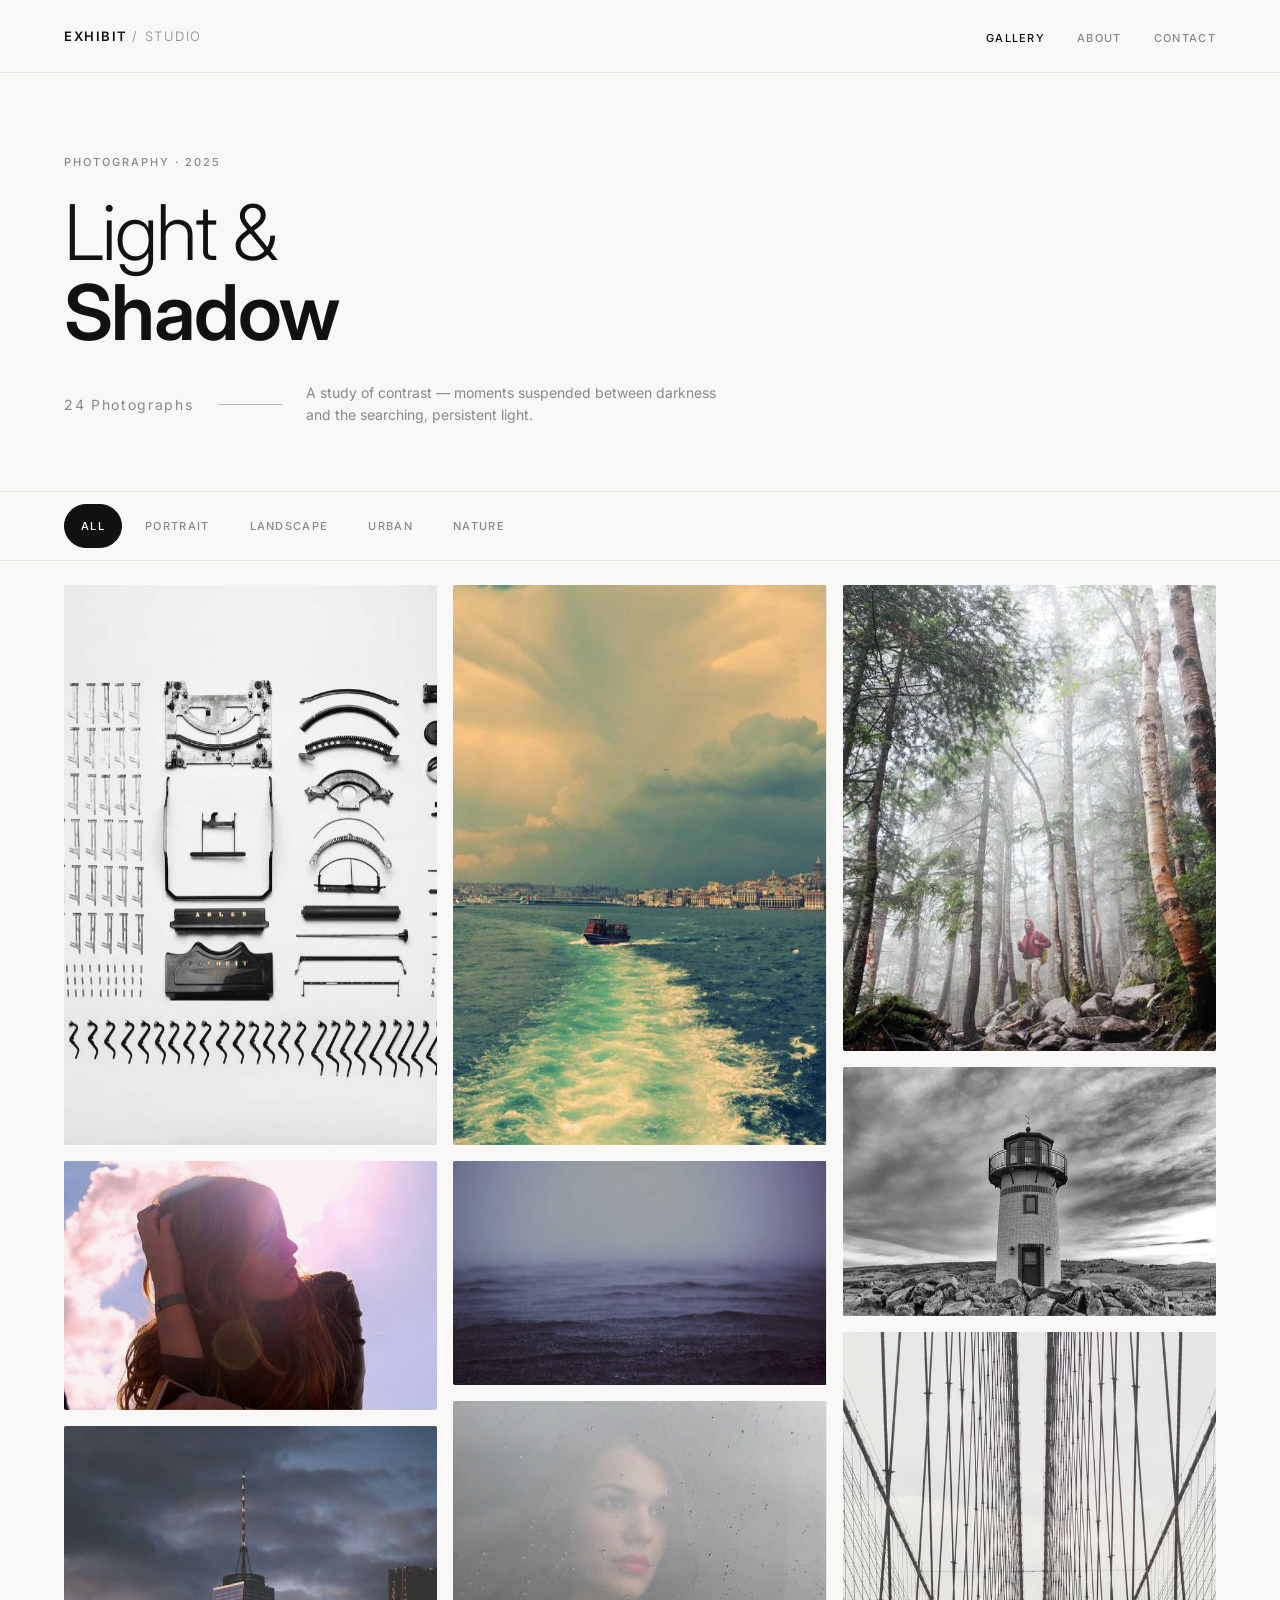
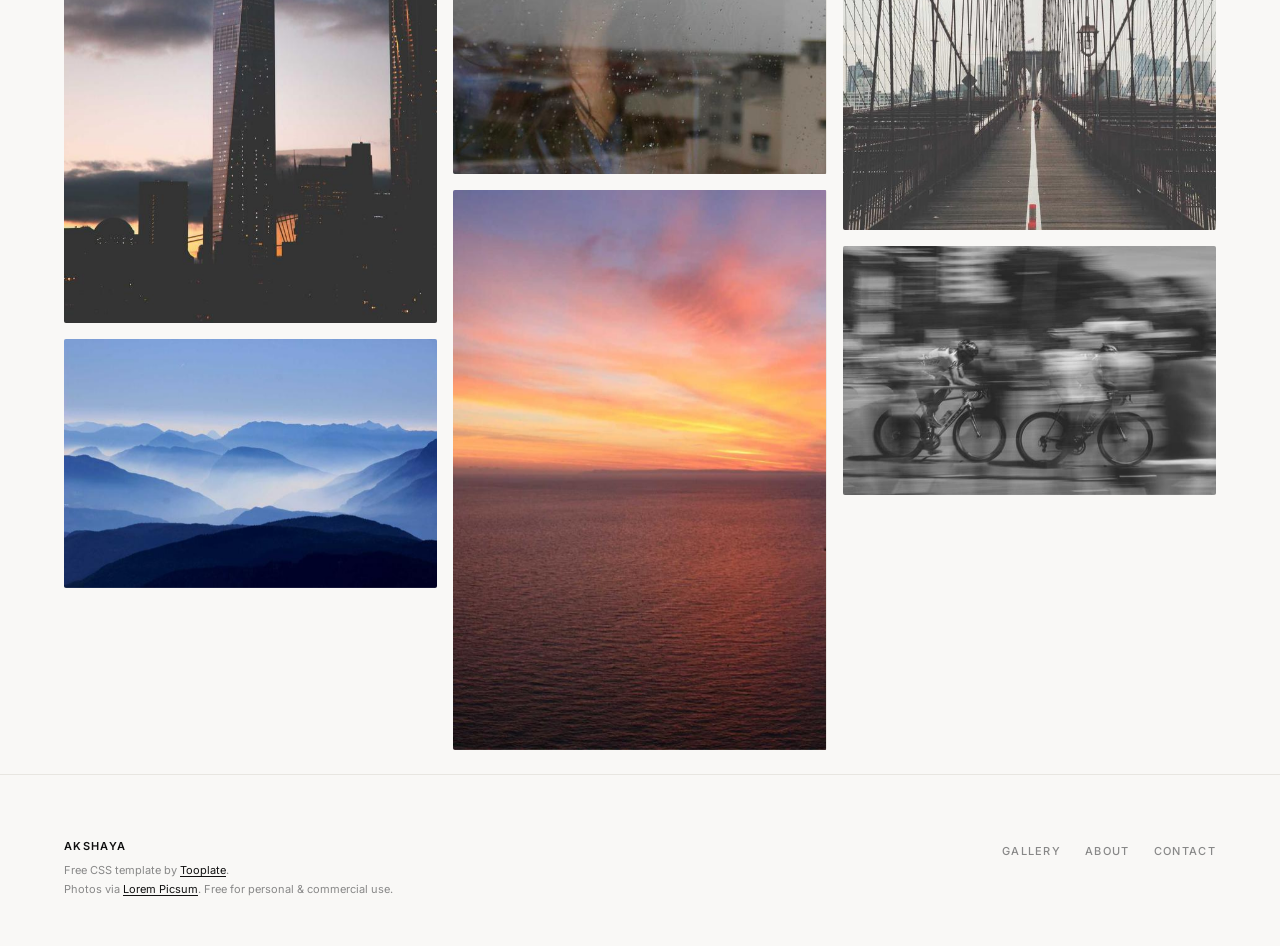
==== index.html @ 29344c99 "first web" ====
<!DOCTYPE html>
<html lang="en">
<head>
  <meta charset="UTF-8" />
  <meta name="viewport" content="width=device-width, initial-scale=1.0" />
  <title>Exhibit — Photography Gallery</title>
  <meta name="description" content="A minimalist photography portfolio gallery template." />

  <!--
Tooplate 2160 Akshaya
https://www.tooplate.com/view/2160-exhibit-studio
Free HTML CSS Template
-->

  <link rel="preconnect" href="https://fonts.googleapis.com" />
  <link rel="preconnect" href="https://fonts.gstatic.com" crossorigin />
  <link href="https://fonts.googleapis.com/css2?family=Inter:wght@300;400;500;600&display=swap" rel="stylesheet" />
  <link rel="stylesheet" href="tooplate-exhibit-style.css" />
</head>
<body>

  <!-- ═══════════════════════════════════════════════════════════════
       NAVIGATION
       ═══════════════════════════════════════════════════════════════ -->
  <nav class="site-nav" role="navigation" aria-label="Main">

    <div class="nav__bar">

      <!-- ↓ EDIT: Replace with your name or studio name -->
      <a href="index.html" class="nav__wordmark">Exhibit <span>/ Studio</span></a>

      <!-- ↓ EDIT: Desktop links (visible ≥680px) -->
      <ul class="nav__links">
        <li><a href="index.html" class="nav__link--active">Gallery</a></li>
        <li><a href="about.html">About</a></li>
        <li><a href="contact.html">Contact</a></li>
      </ul>

      <!-- Hamburger — visible on mobile only, controlled by JS -->
      <button
        class="nav__hamburger"
        id="js-hamburger"
        aria-label="Open menu"
        aria-expanded="false"
        aria-controls="js-mobile-menu"
      >
        <span class="nav__hamburger-line"></span>
        <span class="nav__hamburger-line"></span>
        <span class="nav__hamburger-line"></span>
      </button>

    </div><!-- /nav__bar -->

    <!-- ↓ EDIT: Mobile menu links (visible <680px, toggled by hamburger) -->
    <ul class="nav__mobile-menu" id="js-mobile-menu" aria-hidden="true">
      <li><a href="index.html" class="nav__link--active">Gallery</a></li>
      <li><a href="about.html">About</a></li>
      <li><a href="contact.html">Contact</a></li>
    </ul>

  </nav>


  <!-- ═══════════════════════════════════════════════════════════════
       HERO
       ═══════════════════════════════════════════════════════════════ -->
  <header class="site-hero">

    <!-- ↓ EDIT: Your gallery category / series name -->
    <p class="hero__tag">Photography · 2025</p>

    <!-- ↓ EDIT: Your gallery headline -->
    <h1 class="hero__title">
      Light &amp;<br><strong>Shadow</strong>
    </h1>

    <div class="hero__meta">
      <!-- ↓ EDIT: Update the photo count to match your gallery -->
      <span class="hero__count" id="js-photo-count">24 Photographs</span>
      <div class="hero__rule" aria-hidden="true"></div>
      <!-- ↓ EDIT: A one-line description of your gallery series -->
      <p class="hero__desc">A study of contrast — moments suspended between darkness and the searching, persistent light.</p>
    </div>

  </header>


  <!-- ═══════════════════════════════════════════════════════════════
       FILTER BAR  (optional — delete this section if not needed)
       ═══════════════════════════════════════════════════════════════ -->
  <div class="gallery-filter-wrap">
    <div class="gallery-filter" role="toolbar" aria-label="Filter gallery">

      <!-- ↓ EDIT: Add or remove filter buttons to match your categories.
                The "All" button shows all items; the others filter by
                the data-filter attribute on each .gallery__item below. -->
      <button class="filter__btn is-active" data-filter="all">All</button>
      <button class="filter__btn" data-filter="portrait">Portrait</button>
      <button class="filter__btn" data-filter="landscape">Landscape</button>
      <button class="filter__btn" data-filter="urban">Urban</button>
      <button class="filter__btn" data-filter="nature">Nature</button>

    </div>
  </div>


  <!-- ═══════════════════════════════════════════════════════════════
       MASONRY GALLERY
       ─────────────────────────────────────────────────────────────
       HOW TO ADD PHOTOS:
       1. Copy one <div class="gallery__item"> block below.
       2. Replace the src="..." with your image path.
       3. Replace data-full="..." with a high-res path for the lightbox.
       4. Update data-title and data-meta to your caption text.
       5. Set data-category to one of your filter names (e.g. "portrait").
       ─────────────────────────────────────────────────────────────
       NOTE: The CSS column masonry needs images of VARYING heights
       for the best visual result. Mix portrait & landscape shots.
       ═══════════════════════════════════════════════════════════════ -->
  <main class="gallery" id="js-gallery" aria-label="Photo gallery">


    <!-- ─── PHOTO 1 ───────────────────────────────────────────── -->
    <div class="gallery__item" data-category="portrait"
         data-full="images/tooplate-exhibit-01.jpg"
         data-title="Golden Hour"
         data-meta="Tuscany, Italy · 2024">

      <!-- ↓ EDIT: Replace src with your thumbnail image -->
      <img
        src="images/thumb-exhibit-01.jpg"
        width="600"
        height="900"
        alt="A portrait captured in golden hour light"
        class="gallery__image"
        loading="lazy"
      />

      <div class="gallery__caption">
        <span class="gallery__caption-title">Golden Hour</span>
        <span class="gallery__caption-meta">Tuscany, Italy · 2024</span>
      </div>

      <div class="gallery__expand-icon" aria-hidden="true">
        <svg viewBox="0 0 12 12" stroke-width="1.5"><path d="M1 4V1h3M8 1h3v3M11 8v3H8M4 11H1V8"/></svg>
      </div>

    </div><!-- /PHOTO 1 -->


    <!-- ─── PHOTO 2 ───────────────────────────────────────────── -->
    <div class="gallery__item" data-category="landscape"
         data-full="images/tooplate-exhibit-02.jpg"
         data-title="Coastal Mist"
         data-meta="Big Sur, CA · 2023">

      <img
        src="images/thumb-exhibit-02.jpg"
        width="600"
        height="400"
        alt="Coastal mist over a rugged shoreline"
        class="gallery__image"
        loading="lazy"
      />

      <div class="gallery__caption">
        <span class="gallery__caption-title">Coastal Mist</span>
        <span class="gallery__caption-meta">Big Sur, CA · 2023</span>
      </div>

      <div class="gallery__expand-icon" aria-hidden="true">
        <svg viewBox="0 0 12 12" stroke-width="1.5"><path d="M1 4V1h3M8 1h3v3M11 8v3H8M4 11H1V8"/></svg>
      </div>

    </div><!-- /PHOTO 2 -->


    <!-- ─── PHOTO 3 ───────────────────────────────────────────── -->
    <div class="gallery__item" data-category="urban"
         data-full="images/tooplate-exhibit-03.jpg"
         data-title="Steel & Glass"
         data-meta="New York, USA · 2024">

      <img
        src="images/thumb-exhibit-03.jpg"
        width="600"
        height="800"
        alt="Urban architecture reflecting steel and glass"
        class="gallery__image"
        loading="lazy"
      />

      <div class="gallery__caption">
        <span class="gallery__caption-title">Steel &amp; Glass</span>
        <span class="gallery__caption-meta">New York, USA · 2024</span>
      </div>

      <div class="gallery__expand-icon" aria-hidden="true">
        <svg viewBox="0 0 12 12" stroke-width="1.5"><path d="M1 4V1h3M8 1h3v3M11 8v3H8M4 11H1V8"/></svg>
      </div>

    </div><!-- /PHOTO 3 -->


    <!-- ─── PHOTO 4 ───────────────────────────────────────────── -->
    <div class="gallery__item" data-category="nature"
         data-full="images/tooplate-exhibit-04.jpg"
         data-title="Forest Floor"
         data-meta="Pacific Northwest · 2023">

      <img
        src="images/thumb-exhibit-04.jpg"
        width="600"
        height="400"
        alt="Sunlight filtering through a dense forest floor"
        class="gallery__image"
        loading="lazy"
      />

      <div class="gallery__caption">
        <span class="gallery__caption-title">Forest Floor</span>
        <span class="gallery__caption-meta">Pacific Northwest · 2023</span>
      </div>

      <div class="gallery__expand-icon" aria-hidden="true">
        <svg viewBox="0 0 12 12" stroke-width="1.5"><path d="M1 4V1h3M8 1h3v3M11 8v3H8M4 11H1V8"/></svg>
      </div>

    </div><!-- /PHOTO 4 -->


    <!-- ─── PHOTO 5 ───────────────────────────────────────────── -->
    <div class="gallery__item" data-category="portrait"
         data-full="images/tooplate-exhibit-05.jpg"
         data-title="Sunday Window"
         data-meta="Amsterdam · 2024">

      <img
        src="images/thumb-exhibit-05.jpg"
        width="600"
        height="900"
        alt="A quiet portrait by a Sunday morning window"
        class="gallery__image"
        loading="lazy"
      />

      <div class="gallery__caption">
        <span class="gallery__caption-title">Sunday Window</span>
        <span class="gallery__caption-meta">Amsterdam · 2024</span>
      </div>

      <div class="gallery__expand-icon" aria-hidden="true">
        <svg viewBox="0 0 12 12" stroke-width="1.5"><path d="M1 4V1h3M8 1h3v3M11 8v3H8M4 11H1V8"/></svg>
      </div>

    </div><!-- /PHOTO 5 -->


    <!-- ─── PHOTO 6 ───────────────────────────────────────────── -->
    <div class="gallery__item" data-category="landscape"
         data-full="images/tooplate-exhibit-06.jpg"
         data-title="Salt Flats at Dusk"
         data-meta="Bonneville, Utah · 2023">

      <img
        src="images/thumb-exhibit-06.jpg"
        width="600"
        height="360"
        alt="Salt flats stretching to the horizon at dusk"
        class="gallery__image"
        loading="lazy"
      />

      <div class="gallery__caption">
        <span class="gallery__caption-title">Salt Flats at Dusk</span>
        <span class="gallery__caption-meta">Bonneville, Utah · 2023</span>
      </div>

      <div class="gallery__expand-icon" aria-hidden="true">
        <svg viewBox="0 0 12 12" stroke-width="1.5"><path d="M1 4V1h3M8 1h3v3M11 8v3H8M4 11H1V8"/></svg>
      </div>

    </div><!-- /PHOTO 6 -->


    <!-- ─── PHOTO 7 ───────────────────────────────────────────── -->
    <div class="gallery__item" data-category="urban"
         data-full="images/tooplate-exhibit-07.jpg"
         data-title="Night Market"
         data-meta="Bangkok, Thailand · 2024">

      <img
        src="images/thumb-exhibit-07.jpg"
        width="600"
        height="600"
        alt="Colorful stalls at a night market in Bangkok"
        class="gallery__image"
        loading="lazy"
      />

      <div class="gallery__caption">
        <span class="gallery__caption-title">Night Market</span>
        <span class="gallery__caption-meta">Bangkok, Thailand · 2024</span>
      </div>

      <div class="gallery__expand-icon" aria-hidden="true">
        <svg viewBox="0 0 12 12" stroke-width="1.5"><path d="M1 4V1h3M8 1h3v3M11 8v3H8M4 11H1V8"/></svg>
      </div>

    </div><!-- /PHOTO 7 -->


    <!-- ─── PHOTO 8 ───────────────────────────────────────────── -->
    <div class="gallery__item" data-category="nature"
         data-full="images/tooplate-exhibit-08.jpg"
         data-title="Monsoon Season"
         data-meta="Kerala, India · 2023">

      <img
        src="images/thumb-exhibit-08.jpg"
        width="600"
        height="900"
        alt="Heavy rain falling on lush green leaves"
        class="gallery__image"
        loading="lazy"
      />

      <div class="gallery__caption">
        <span class="gallery__caption-title">Monsoon Season</span>
        <span class="gallery__caption-meta">Kerala, India · 2023</span>
      </div>

      <div class="gallery__expand-icon" aria-hidden="true">
        <svg viewBox="0 0 12 12" stroke-width="1.5"><path d="M1 4V1h3M8 1h3v3M11 8v3H8M4 11H1V8"/></svg>
      </div>

    </div><!-- /PHOTO 8 -->


    <!-- ─── PHOTO 9 ───────────────────────────────────────────── -->
    <div class="gallery__item" data-category="portrait"
         data-full="images/tooplate-exhibit-09.jpg"
         data-title="The Weaver"
         data-meta="Oaxaca, Mexico · 2024">

      <img
        src="images/thumb-exhibit-09.jpg"
        width="600"
        height="750"
        alt="A traditional weaver at a handloom"
        class="gallery__image"
        loading="lazy"
      />

      <div class="gallery__caption">
        <span class="gallery__caption-title">The Weaver</span>
        <span class="gallery__caption-meta">Oaxaca, Mexico · 2024</span>
      </div>

      <div class="gallery__expand-icon" aria-hidden="true">
        <svg viewBox="0 0 12 12" stroke-width="1.5"><path d="M1 4V1h3M8 1h3v3M11 8v3H8M4 11H1V8"/></svg>
      </div>

    </div><!-- /PHOTO 9 -->


    <!-- ─── PHOTO 10 ──────────────────────────────────────────── -->
    <div class="gallery__item" data-category="landscape"
         data-full="images/tooplate-exhibit-10.jpg"
         data-title="Midnight Alpine"
         data-meta="Zermatt, Switzerland · 2023">

      <img
        src="images/thumb-exhibit-10.jpg"
        width="600"
        height="400"
        alt="The Matterhorn under a midnight sky"
        class="gallery__image"
        loading="lazy"
      />

      <div class="gallery__caption">
        <span class="gallery__caption-title">Midnight Alpine</span>
        <span class="gallery__caption-meta">Zermatt, Switzerland · 2023</span>
      </div>

      <div class="gallery__expand-icon" aria-hidden="true">
        <svg viewBox="0 0 12 12" stroke-width="1.5"><path d="M1 4V1h3M8 1h3v3M11 8v3H8M4 11H1V8"/></svg>
      </div>

    </div><!-- /PHOTO 10 -->


    <!-- ─── PHOTO 11 ──────────────────────────────────────────── -->
    <div class="gallery__item" data-category="urban"
         data-full="images/tooplate-exhibit-11.jpg"
         data-title="Pillar Light"
         data-meta="Berlin, Germany · 2024">

      <img
        src="images/thumb-exhibit-11.jpg"
        width="600"
        height="800"
        alt="A single beam of light cutting through a dark pillar"
        class="gallery__image"
        loading="lazy"
      />

      <div class="gallery__caption">
        <span class="gallery__caption-title">Pillar Light</span>
        <span class="gallery__caption-meta">Berlin, Germany · 2024</span>
      </div>

      <div class="gallery__expand-icon" aria-hidden="true">
        <svg viewBox="0 0 12 12" stroke-width="1.5"><path d="M1 4V1h3M8 1h3v3M11 8v3H8M4 11H1V8"/></svg>
      </div>

    </div><!-- /PHOTO 11 -->


    <!-- ─── PHOTO 12 ──────────────────────────────────────────── -->
    <div class="gallery__item" data-category="nature"
         data-full="images/tooplate-exhibit-12.jpg"
         data-title="Tide Pool"
         data-meta="Galicia, Spain · 2024">

      <img
        src="images/thumb-exhibit-12.jpg"
        width="600"
        height="400"
        alt="Abstract patterns in a coastal tide pool"
        class="gallery__image"
        loading="lazy"
      />

      <div class="gallery__caption">
        <span class="gallery__caption-title">Tide Pool</span>
        <span class="gallery__caption-meta">Galicia, Spain · 2024</span>
      </div>

      <div class="gallery__expand-icon" aria-hidden="true">
        <svg viewBox="0 0 12 12" stroke-width="1.5"><path d="M1 4V1h3M8 1h3v3M11 8v3H8M4 11H1V8"/></svg>
      </div>

    </div><!-- /PHOTO 12 -->


    <!-- ═══════════════════════════════════════════════════════════
         ↑  PASTE NEW PHOTOS ABOVE THIS LINE
         Copy any .gallery__item block above and change:
           src="..."              → your thumbnail image path
           data-full="..."        → your high-res image path
           data-title="..."       → your photo title
           data-meta="..."        → location / year
           data-category="..."    → portfolio category (for filter)
         ═══════════════════════════════════════════════════════════ -->


  </main><!-- /GALLERY -->


  <!-- ═══════════════════════════════════════════════════════════════
       LIGHTBOX  —  "Lightroom Mode"
       This element is controlled by JavaScript below.
       You do not need to edit this HTML.
       ═══════════════════════════════════════════════════════════════ -->
  <div class="lightbox" id="js-lightbox" role="dialog" aria-modal="true" aria-label="Photo viewer">

    <div class="lightbox__bar">
      <span class="lightbox__counter" id="js-lb-counter" aria-live="polite"></span>
      <button class="lightbox__close" id="js-lb-close" aria-label="Close photo viewer">
        <svg viewBox="0 0 24 24" stroke-linecap="round" stroke-linejoin="round">
          <path d="M18 6 6 18M6 6l12 12"/>
        </svg>
      </button>
    </div>

    <div class="lightbox__stage">

      <button class="lightbox__nav lightbox__nav--prev" id="js-lb-prev" aria-label="Previous photo">
        <svg viewBox="0 0 24 24" stroke-linecap="round" stroke-linejoin="round">
          <path d="M15 18l-6-6 6-6"/>
        </svg>
      </button>

      <!-- ↓ The <img> src is swapped by JS — do not edit src here -->
      <img src="" alt="" class="lightbox__image" id="js-lb-image" />

      <button class="lightbox__nav lightbox__nav--next" id="js-lb-next" aria-label="Next photo">
        <svg viewBox="0 0 24 24" stroke-linecap="round" stroke-linejoin="round">
          <path d="M9 18l6-6-6-6"/>
        </svg>
      </button>

    </div>

    <div class="lightbox__caption">
      <p class="lightbox__caption-title" id="js-lb-title"></p>
      <p class="lightbox__caption-meta"  id="js-lb-meta"></p>
    </div>

  </div><!-- /LIGHTBOX -->


  <!-- ═══════════════════════════════════════════════════════════════
       FOOTER
       ═══════════════════════════════════════════════════════════════ -->
  <footer class="site-footer">

    <div>
      <!-- ↓ EDIT: Replace with your name / studio -->
      <p class="footer__brand">Akshaya</p>
      <p class="footer__credit">
        Free CSS template by <a href="https://www.tooplate.com/view/2160-exhibit-studio" target="_blank" rel="nofollow">Tooplate</a>.<br>
        Photos via <a href="https://picsum.photos" target="_blank" rel="noopener">Lorem Picsum</a>. Free for personal &amp; commercial use.
      </p>
    </div>

    <!-- ↓ EDIT: Update links to match your site pages -->
    <ul class="footer__nav">
      <li><a href="index.html">Gallery</a></li>
      <li><a href="about.html">About</a></li>
      <li><a href="contact.html">Contact</a></li>
    </ul>

  </footer>


  <!-- ═══════════════════════════════════════════════════════════════
       JAVASCRIPT  —  Lightroom Mode + Filter
       You do not need to edit this block.
       ═══════════════════════════════════════════════════════════════ -->
  <script src="tooplate-exhibit-script.js"></script>

</body>
</html>
---- tooplate-exhibit-style.css ----
/*
Tooplate 2160 Akshaya
https://www.tooplate.com/view/2160-exhibit-studio
Free HTML CSS Template
*/

/* ═══════════════════════════════════════════════════════════════
       DESIGN TOKENS — Edit these to restyle the entire template
       ═══════════════════════════════════════════════════════════════ */
    :root {

      /* ── Palette ─────────────────────────────────────────────── */
      --color-page-background:    #f9f8f6;   /* Off-white canvas                */
      --color-surface:            #ffffff;   /* Card / panel backgrounds        */
      --color-text-primary:       #111111;   /* Headlines, nav links            */
      --color-text-secondary:     #888888;   /* Sub-labels, meta info           */
      --color-text-tertiary:      #bbbbbb;   /* Dividers, faint labels          */
      --color-accent:             #111111;   /* Hover underlines, active states */
      --color-border-subtle:      #e8e6e1;   /* Hairline borders                */

      /* ── Caption Overlay ─────────────────────────────────────── */
      --color-caption-background: rgba(0, 0, 0, 0.72);  /* Semi-transparent bar */
      --color-caption-text:       #ffffff;
      --color-caption-meta:       rgba(255, 255, 255, 0.60);

      /* ── Lightbox (Lightroom Mode) ───────────────────────────── */
      --color-lightbox-backdrop:  rgba(8, 8, 8, 0.97);
      --color-lightbox-ui:        rgba(255, 255, 255, 0.85);
      --color-lightbox-ui-hover:  #ffffff;
      --color-lightbox-meta:      rgba(255, 255, 255, 0.50);

      /* ── Typography ──────────────────────────────────────────── */
      --font-family:              'Inter', -apple-system, BlinkMacSystemFont, sans-serif;
      --font-size-wordmark:       0.8125rem;  /* NAV logo text             */
      --font-size-label:          0.6875rem;  /* Tags, meta, small labels  */
      --font-size-caption-title:  0.8125rem;  /* Overlay photo title       */
      --font-size-caption-meta:   0.6875rem;  /* Overlay photographer meta */
      --font-size-hero-title:     clamp(2.25rem, 6vw, 5rem);
      --font-size-hero-sub:       clamp(0.75rem, 1.5vw, 0.875rem);
      --font-size-footer:         0.6875rem;
      --letter-spacing-wide:      0.12em;
      --letter-spacing-wider:     0.18em;

      /* ── Page Spacing ────────────────────────────────────────── */
      --space-page-x:             clamp(1.5rem, 5vw, 6rem);  /* Left/right margin  */
      --space-page-top:           2rem;
      --space-nav-height:         4.5rem;
      --space-hero-top:           clamp(3rem, 6vw, 6rem);
      --space-hero-bottom:        clamp(2.5rem, 5vw, 5rem);
      --space-section-gap:        clamp(1rem, 2vw, 1.5rem);
      --space-footer-top:         clamp(3rem, 5vw, 5rem);

      /* ── Masonry Grid ────────────────────────────────────────── */
      --grid-column-gap:          clamp(0.625rem, 1.25vw, 1.125rem); /* Gap between columns */
      --grid-item-margin-bottom:  clamp(0.625rem, 1.25vw, 1.125rem); /* Gap between rows    */
      --grid-columns-wide:        4;   /* ≥1400px */
      --grid-columns-desktop:     3;   /* ≥900px  */
      --grid-columns-tablet:      2;   /* ≥560px  */
      --grid-columns-mobile:      1;   /* <560px  */
      --grid-border-radius:       2px;

      /* ── Transitions ─────────────────────────────────────────── */
      --transition-caption:       transform 0.38s cubic-bezier(0.4, 0, 0.2, 1),
                                  opacity  0.38s cubic-bezier(0.4, 0, 0.2, 1);
      --transition-image-scale:   transform 0.55s cubic-bezier(0.25, 0.46, 0.45, 0.94);
      --transition-lightbox:      opacity 0.28s ease;
      --transition-lightbox-img:  opacity 0.22s ease, transform 0.28s cubic-bezier(0.4, 0, 0.2, 1);

      /* ── Contact Form Colors ──────────────────────────────────── */
      --color-input-bg:           #ffffff;
      --color-input-border:       #d8d5cf;
      --color-input-focus:        #111111;
      --color-success-bg:         #f0faf4;
      --color-success-text:       #1a7a45;
      --color-success-border:     #b6e8cb;
      --color-error-text:         #c0392b;

    }

    /* ═══════════════════════════════════════════════════════════════
       RESET & BASE
       ═══════════════════════════════════════════════════════════════ */
    *, *::before, *::after { box-sizing: border-box; margin: 0; padding: 0; }

    html {
      font-family:          var(--font-family);
      font-size:            16px;
      background-color:     var(--color-page-background);
      color:                var(--color-text-primary);
      -webkit-font-smoothing: antialiased;
      text-rendering:       optimizeLegibility;
      scroll-behavior:      smooth;
    }

    body { min-height: 100vh; }

    img { display: block; width: 100%; height: auto; }

    a { color: inherit; text-decoration: none; }

    /* ═══════════════════════════════════════════════════════════════
       NAVIGATION
       ═══════════════════════════════════════════════════════════════ */
    .site-nav {
      position:         sticky;
      top:              0;
      z-index:          200;
      background-color: var(--color-page-background);
      border-bottom:    1px solid var(--color-border-subtle);
    }

    /* ── Top bar (wordmark + hamburger / desktop links) ────────── */
    .nav__bar {
      display:          flex;
      align-items:      center;
      justify-content:  space-between;
      height:           var(--space-nav-height);
      padding:          0 var(--space-page-x);
    }

    .nav__wordmark {
      font-size:      var(--font-size-wordmark);
      font-weight:    600;
      letter-spacing: var(--letter-spacing-wide);
      text-transform: uppercase;
      color:          var(--color-text-primary);
    }

    .nav__wordmark span {
      font-weight:    300;
      color:          var(--color-text-secondary);
    }

    /* ── Desktop links (hidden on mobile) ───────────────────────── */
    .nav__links {
      display:        flex;
      align-items:    center;
      gap:            2rem;
      list-style:     none;
    }

    .nav__links a {
      font-size:      var(--font-size-label);
      font-weight:    500;
      letter-spacing: var(--letter-spacing-wide);
      text-transform: uppercase;
      color:          var(--color-text-secondary);
      transition:     color 0.2s ease;
    }

    .nav__links a:hover { color: var(--color-text-primary); }

    .nav__links .nav__link--active { color: var(--color-text-primary); }

    /* ── Hamburger button (hidden on desktop) ───────────────────── */
    .nav__hamburger {
      display:          none;
      flex-direction:   column;
      justify-content:  center;
      align-items:      center;
      gap:              5px;
      width:            2.5rem;
      height:           2.5rem;
      background:       transparent;
      border:           none;
      cursor:           pointer;
      padding:          0.25rem;
      border-radius:    4px;
      -webkit-tap-highlight-color: transparent;
    }

    .nav__hamburger-line {
      display:          block;
      width:            22px;
      height:           1.5px;
      background:       var(--color-text-primary);
      border-radius:    2px;
      transition:       transform 0.3s ease, opacity 0.3s ease, width 0.3s ease;
      transform-origin: center;
    }

    /* Animate to X when open */
    .nav__hamburger[aria-expanded="true"] .nav__hamburger-line:nth-child(1) {
      transform: translateY(6.5px) rotate(45deg);
    }
    .nav__hamburger[aria-expanded="true"] .nav__hamburger-line:nth-child(2) {
      opacity:  0;
      width:    0;
    }
    .nav__hamburger[aria-expanded="true"] .nav__hamburger-line:nth-child(3) {
      transform: translateY(-6.5px) rotate(-45deg);
    }

    /* ── Mobile drawer ──────────────────────────────────────────── */
    .nav__mobile-menu {
      display:          none;           /* JS toggles .is-open */
      flex-direction:   column;
      padding:          0 var(--space-page-x) 1.5rem;
      border-top:       1px solid var(--color-border-subtle);
      background-color: var(--color-page-background);

      /* Slide-down animation */
      overflow:         hidden;
      max-height:       0;
      opacity:          0;
      transition:       max-height 0.35s cubic-bezier(0.4, 0, 0.2, 1),
                        opacity    0.25s ease,
                        padding    0.35s ease;
    }

    .nav__mobile-menu.is-open {
      max-height:       20rem;
      opacity:          1;
      padding-top:      1.25rem;
    }

    .nav__mobile-menu li {
      list-style: none;
      border-bottom: 1px solid var(--color-border-subtle);
    }

    .nav__mobile-menu li:last-child { border-bottom: none; }

    .nav__mobile-menu a {
      display:          block;
      padding:          0.9rem 0;
      font-size:        0.8125rem;
      font-weight:      500;
      letter-spacing:   var(--letter-spacing-wide);
      text-transform:   uppercase;
      color:            var(--color-text-secondary);
      transition:       color 0.2s ease;
    }

    .nav__mobile-menu a:hover,
    .nav__mobile-menu .nav__link--active { color: var(--color-text-primary); }

    /* ── Responsive switch ──────────────────────────────────────── */
    @media (max-width: 680px) {
      .nav__links     { display: none; }
      .nav__hamburger { display: flex; }
      .nav__mobile-menu { display: flex; }
    }

    /* ═══════════════════════════════════════════════════════════════
       HERO HEADER
       ═══════════════════════════════════════════════════════════════ */
    .site-hero {
      padding:         var(--space-hero-top) var(--space-page-x) var(--space-hero-bottom);
      border-bottom:   1px solid var(--color-border-subtle);
    }

    .hero__tag {
      display:         inline-block;
      font-size:       var(--font-size-label);
      font-weight:     500;
      letter-spacing:  var(--letter-spacing-wider);
      text-transform:  uppercase;
      color:           var(--color-text-secondary);
      margin-bottom:   1.5rem;
    }

    .hero__title {
      font-size:       var(--font-size-hero-title);
      font-weight:     300;
      line-height:     1.05;
      letter-spacing:  -0.02em;
      max-width:       14ch;
      margin-bottom:   1.75rem;
    }

    .hero__title strong { font-weight: 600; }

    .hero__meta {
      display:         flex;
      align-items:     center;
      gap:             1.5rem;
    }

    .hero__count {
      font-size:       var(--font-size-hero-sub);
      font-weight:     400;
      letter-spacing:  var(--letter-spacing-wide);
      color:           var(--color-text-secondary);
    }

    .hero__rule {
      flex:            1;
      max-width:       4rem;
      height:          1px;
      background:      var(--color-text-tertiary);
    }

    .hero__desc {
      font-size:       var(--font-size-hero-sub);
      color:           var(--color-text-secondary);
      max-width:       48ch;
      line-height:     1.6;
    }

    /* ═══════════════════════════════════════════════════════════════
       FILTER BAR  (optional — remove this section if not needed)
       ═══════════════════════════════════════════════════════════════ */

    /* ═══════════════════════════════════════════════════════════════
       FILTER BAR  (optional — remove this section if not needed)
       ═══════════════════════════════════════════════════════════════ */
    .gallery-filter-wrap {
      border-bottom: 1px solid var(--color-border-subtle);
    }

    .gallery-filter {
      display:         flex;
      align-items:     center;
      flex-wrap:       wrap;       /* All buttons visible — no hidden scroll */
      gap:             0.375rem;
      padding:         0.75rem var(--space-page-x);
    }

    .filter__btn {
      /* 44px minimum tap target height for touch usability */
      min-height:      2.75rem;
      padding:         0 1rem;
      font-family:     var(--font-family);
      font-size:       var(--font-size-label);
      font-weight:     500;
      letter-spacing:  var(--letter-spacing-wide);
      text-transform:  uppercase;
      color:           var(--color-text-secondary);
      background:      transparent;
      border:          1px solid transparent;
      border-radius:   999px;
      cursor:          pointer;
      transition:      all 0.2s ease;
      -webkit-tap-highlight-color: transparent;
      white-space:     nowrap;     /* Each label stays on one line */
    }

    .filter__btn:hover {
      color:           var(--color-text-primary);
      border-color:    var(--color-border-subtle);
    }

    .filter__btn.is-active {
      color:           var(--color-surface);
      background:      var(--color-text-primary);
      border-color:    var(--color-text-primary);
    }

    /* On touch devices: always show caption (no hover state exists) */
    @media (hover: none) {
      .gallery__caption {
        transform:   translateY(0);
        opacity:     1;
      }
    }

    /* ═══════════════════════════════════════════════════════════════
       MASONRY GALLERY  ← THE GRID
       CSS Columns masonry — no JavaScript required for the layout.
       ═══════════════════════════════════════════════════════════════ */
    .gallery {
      padding:         var(--space-section-gap) var(--space-page-x);

      /* CSS Columns masonry */
      column-count:    var(--grid-columns-desktop);
      column-gap:      var(--grid-column-gap);
    }

    /* ── Responsive column counts ─────────────────────────────── */
    @media (min-width: 1400px) {
      .gallery { column-count: var(--grid-columns-wide); }
    }

    @media (max-width: 900px) {
      .gallery { column-count: var(--grid-columns-tablet); }
    }

    @media (max-width: 560px) {
      .gallery { column-count: var(--grid-columns-mobile); }
    }

    /* ── Gallery Item ─────────────────────────────────────────── */
    .gallery__item {
      position:        relative;
      display:         block;          /* Prevents column-break artifacts */
      break-inside:    avoid;          /* Prevents images from splitting   */
      margin-bottom:   var(--grid-item-margin-bottom);
      border-radius:   var(--grid-border-radius);
      overflow:        hidden;
      cursor:          pointer;
      background:      var(--color-border-subtle);  /* Placeholder while image loads */
    }

    /* ── Image zoom on hover ──────────────────────────────────── */
    .gallery__image {
      width:           100%;
      height:          auto;
      display:         block;
      transition:      var(--transition-image-scale);
      will-change:     transform;
    }

    .gallery__item:hover .gallery__image {
      transform:       scale(1.035);
    }

    /* ── Caption Overlay ──────────────────────────────────────── */
    .gallery__caption {
      position:        absolute;
      bottom:          0;
      left:            0;
      right:           0;
      padding:         var(--space-section-gap) 1rem 0.875rem;

      /* Gradient for legibility even without the bar background */
      background:      linear-gradient(
                         to top,
                         var(--color-caption-background) 0%,
                         rgba(0,0,0,0) 100%
                       );

      /* ── Hidden by default; slides up on hover ── */
      transform:       translateY(100%);
      opacity:         0;
      transition:      var(--transition-caption);
    }

    .gallery__item:hover .gallery__caption {
      transform:       translateY(0);
      opacity:         1;
    }

    .gallery__caption-title {
      display:         block;
      font-size:       var(--font-size-caption-title);
      font-weight:     500;
      color:           var(--color-caption-text);
      margin-bottom:   0.25rem;
      white-space:     nowrap;
      overflow:        hidden;
      text-overflow:   ellipsis;
    }

    .gallery__caption-meta {
      display:         block;
      font-size:       var(--font-size-caption-meta);
      font-weight:     400;
      letter-spacing:  var(--letter-spacing-wide);
      color:           var(--color-caption-meta);
      text-transform:  uppercase;
    }

    /* ── Lightbox indicator icon ──────────────────────────────── */
    .gallery__expand-icon {
      position:        absolute;
      top:             0.75rem;
      right:           0.75rem;
      width:           1.75rem;
      height:          1.75rem;
      display:         flex;
      align-items:     center;
      justify-content: center;
      background:      rgba(0, 0, 0, 0.45);
      border-radius:   50%;
      opacity:         0;
      transition:      opacity 0.25s ease;
    }

    .gallery__expand-icon svg {
      width:  12px;
      height: 12px;
      stroke: #fff;
      fill:   none;
    }

    .gallery__item:hover .gallery__expand-icon { opacity: 1; }

    /* ═══════════════════════════════════════════════════════════════
       LIGHTBOX  —  "Lightroom Mode"
       Opened via JS when any gallery image is clicked.
       ═══════════════════════════════════════════════════════════════ */
    .lightbox {
      position:        fixed;
      inset:           0;
      z-index:         1000;
      display:         flex;
      flex-direction:  column;
      background:      var(--color-lightbox-backdrop);

      /* Hidden state */
      opacity:         0;
      pointer-events:  none;
      transition:      var(--transition-lightbox);
    }

    .lightbox.is-open {
      opacity:         1;
      pointer-events:  all;
    }

    /* ── Lightbox top bar ─────────────────────────────────────── */
    .lightbox__bar {
      display:         flex;
      align-items:     center;
      justify-content: space-between;
      padding:         1rem 1.5rem;
      flex-shrink:     0;
    }

    .lightbox__counter {
      font-size:       var(--font-size-label);
      font-weight:     400;
      letter-spacing:  var(--letter-spacing-wide);
      color:           var(--color-lightbox-meta);
    }

    .lightbox__close {
      width:           2.25rem;
      height:          2.25rem;
      display:         flex;
      align-items:     center;
      justify-content: center;
      background:      transparent;
      border:          none;
      border-radius:   50%;
      color:           var(--color-lightbox-ui);
      cursor:          pointer;
      transition:      background 0.2s ease, color 0.2s ease;
    }

    .lightbox__close:hover {
      background:      rgba(255,255,255,0.1);
      color:           var(--color-lightbox-ui-hover);
    }

    .lightbox__close svg {
      width:  18px;
      height: 18px;
      stroke: currentColor;
      fill:   none;
      stroke-width: 1.5;
    }

    /* ── Lightbox stage (image area) ──────────────────────────── */
    .lightbox__stage {
      flex:            1;
      display:         flex;
      align-items:     center;
      justify-content: center;
      position:        relative;
      padding:         0 5rem;
      overflow:        hidden;
    }

    @media (max-width: 560px) {
      .lightbox__stage { padding: 0 3rem; }
    }

    .lightbox__image {
      max-width:       100%;
      max-height:      100%;
      object-fit:      contain;
      border-radius:   1px;
      box-shadow:      0 30px 80px rgba(0,0,0,0.6);

      /* Transition when swapping images */
      opacity:         1;
      transform:       scale(1);
      transition:      var(--transition-lightbox-img);
    }

    .lightbox__image.is-loading {
      opacity:         0;
      transform:       scale(0.97);
    }

    /* ── Lightbox navigation arrows ───────────────────────────── */
    .lightbox__nav {
      position:        absolute;
      top:             50%;
      transform:       translateY(-50%);
      width:           3rem;
      height:          3rem;
      display:         flex;
      align-items:     center;
      justify-content: center;
      background:      rgba(255,255,255,0.08);
      border:          1px solid rgba(255,255,255,0.12);
      border-radius:   50%;
      color:           var(--color-lightbox-ui);
      cursor:          pointer;
      transition:      background 0.2s ease, color 0.2s ease;
    }

    .lightbox__nav:hover {
      background:      rgba(255,255,255,0.18);
      color:           var(--color-lightbox-ui-hover);
    }

    .lightbox__nav svg {
      width:  16px;
      height: 16px;
      stroke: currentColor;
      fill:   none;
      stroke-width: 1.75;
    }

    .lightbox__nav--prev { left:  1.25rem; }
    .lightbox__nav--next { right: 1.25rem; }

    /* ── Lightbox caption / bottom bar ───────────────────────── */
    .lightbox__caption {
      padding:         1.25rem 1.5rem 1.75rem;
      flex-shrink:     0;
      text-align:      center;
    }

    .lightbox__caption-title {
      font-size:       0.9375rem;
      font-weight:     500;
      color:           var(--color-lightbox-ui);
      margin-bottom:   0.3rem;
    }

    .lightbox__caption-meta {
      font-size:       var(--font-size-label);
      font-weight:     400;
      letter-spacing:  var(--letter-spacing-wide);
      text-transform:  uppercase;
      color:           var(--color-lightbox-meta);
    }

    /* ═══════════════════════════════════════════════════════════════
       FOOTER
       ═══════════════════════════════════════════════════════════════ */
    .site-footer {
      padding:         var(--space-footer-top) var(--space-page-x) 3rem;
      border-top:      1px solid var(--color-border-subtle);
      display:         flex;
      align-items:     flex-start;
      justify-content: space-between;
      gap:             2rem;
      flex-wrap:       wrap;
    }

    .footer__brand {
      font-size:       var(--font-size-footer);
      font-weight:     600;
      letter-spacing:  var(--letter-spacing-wide);
      text-transform:  uppercase;
      color:           var(--color-text-primary);
      margin-bottom:   0.5rem;
    }

    .footer__credit {
      font-size:       var(--font-size-footer);
      color:           var(--color-text-secondary);
      line-height:     1.7;
    }

    .footer__credit a {
      color:           var(--color-text-primary);
      text-decoration: underline;
      text-underline-offset: 2px;
    }

    .footer__nav {
      display:         flex;
      gap:             1.5rem;
      list-style:      none;
    }

    .footer__nav a {
      font-size:       var(--font-size-footer);
      font-weight:     500;
      letter-spacing:  var(--letter-spacing-wide);
      text-transform:  uppercase;
      color:           var(--color-text-secondary);
      transition:      color 0.2s ease;
    }

    .footer__nav a:hover { color: var(--color-text-primary); }

    /* ═══════════════════════════════════════════════════════════════
       UTILITIES
       ═══════════════════════════════════════════════════════════════ */
    .visually-hidden {
      position:   absolute;
      width:      1px;
      height:     1px;
      overflow:   hidden;
      clip:       rect(0,0,0,0);
      white-space: nowrap;
    }

/* ═══════════════════════════════════════════════════════════════
       PAGE HERO
       ═══════════════════════════════════════════════════════════════ */
    .page-hero {
      padding:       var(--space-hero-top) var(--space-page-x) var(--space-hero-bottom);
      border-bottom: 1px solid var(--color-border-subtle);
    }

    .page-hero__tag {
      display:        inline-block;
      font-size:      var(--font-size-label);
      font-weight:    500;
      letter-spacing: var(--letter-spacing-wider);
      text-transform: uppercase;
      color:          var(--color-text-secondary);
      margin-bottom:  1.5rem;
    }

    .page-hero__title {
      font-size:      var(--font-size-hero-title);
      font-weight:    300;
      line-height:    1.05;
      letter-spacing: -0.02em;
      max-width:      14ch;
    }

    .page-hero__title strong { font-weight: 600; }

    /* ═══════════════════════════════════════════════════════════════
       ABOUT LAYOUT
       ═══════════════════════════════════════════════════════════════ */
    .about-body {
      padding: clamp(3rem, 6vw, 6rem) var(--space-page-x);
    }

    /* ── Two-column: portrait + bio ─────────────────────────────── */
    .about-intro {
      display:               grid;
      grid-template-columns: 1fr 1.6fr;
      gap:                   clamp(2rem, 5vw, 5rem);
      align-items:           start;
      margin-bottom:         clamp(3rem, 6vw, 6rem);
      padding-bottom:        clamp(3rem, 6vw, 6rem);
      border-bottom:         1px solid var(--color-border-subtle);
    }

    @media (max-width: 720px) {
      .about-intro {
        grid-template-columns: 1fr;
      }
    }

    /* ── Portrait image ─────────────────────────────────────────── */
    .about-portrait {
      position:      relative;
    }

    .about-portrait__img {
      width:         100%;
      aspect-ratio:  3 / 4;
      object-fit:    cover;
      border-radius: 2px;
      display:       block;
    }

    /* ── Bio text ───────────────────────────────────────────────── */
    .about-bio__label {
      font-size:      var(--font-size-label);
      font-weight:    500;
      letter-spacing: var(--letter-spacing-wider);
      text-transform: uppercase;
      color:          var(--color-text-secondary);
      margin-bottom:  1.5rem;
    }

    .about-bio__name {
      font-size:      clamp(1.5rem, 3vw, 2.25rem);
      font-weight:    300;
      letter-spacing: -0.02em;
      line-height:    1.15;
      margin-bottom:  0.25rem;
    }

    .about-bio__name strong { font-weight: 600; }

    .about-bio__title {
      font-size:      var(--font-size-label);
      font-weight:    500;
      letter-spacing: var(--letter-spacing-wide);
      text-transform: uppercase;
      color:          var(--color-text-secondary);
      margin-bottom:  2rem;
    }

    .about-bio__divider {
      width:          2.5rem;
      height:         1px;
      background:     var(--color-text-tertiary);
      margin-bottom:  2rem;
    }

    .about-bio__text {
      font-size:      1rem;
      font-weight:    300;
      line-height:    1.8;
      color:          var(--color-text-primary);
      margin-bottom:  1.5rem;
    }

    .about-bio__text:last-of-type { margin-bottom: 0; }

    /* ── Stats row ──────────────────────────────────────────────── */
    .about-stats {
      display:               grid;
      grid-template-columns: repeat(4, 1fr);
      gap:                   1px;
      background:            var(--color-border-subtle);
      border:                1px solid var(--color-border-subtle);
      margin-bottom:         clamp(3rem, 6vw, 6rem);
      padding-bottom:        clamp(3rem, 6vw, 6rem);
      border-bottom:         1px solid var(--color-border-subtle);
    }

    @media (max-width: 600px) {
      .about-stats { grid-template-columns: repeat(2, 1fr); }
    }

    .about-stat {
      background:  var(--color-page-background);
      padding:     2rem 1.5rem;
    }

    .about-stat__number {
      font-size:      clamp(2rem, 4vw, 3rem);
      font-weight:    300;
      letter-spacing: -0.03em;
      line-height:    1;
      margin-bottom:  0.5rem;
    }

    .about-stat__label {
      font-size:      var(--font-size-label);
      font-weight:    500;
      letter-spacing: var(--letter-spacing-wide);
      text-transform: uppercase;
      color:          var(--color-text-secondary);
    }

    /* ── Approach items (inside bio column) ────────────────────── */
    .about-approach__items {
      display:        flex;
      flex-direction: column;
      gap:            2rem;
      margin-top:     0.5rem;
    }

    .about-approach__item-number {
      font-size:      var(--font-size-label);
      font-weight:    500;
      letter-spacing: var(--letter-spacing-wide);
      color:          var(--color-text-tertiary);
      margin-bottom:  0.5rem;
    }

    .about-approach__item-title {
      font-size:      1.125rem;
      font-weight:    500;
      margin-bottom:  0.6rem;
    }

    .about-approach__item-text {
      font-size:      0.9375rem;
      font-weight:    300;
      line-height:    1.75;
      color:          var(--color-text-secondary);
    }

    /* ── CTA row ────────────────────────────────────────────────── */
    .about-cta {
      display:     flex;
      align-items: center;
      gap:         1.5rem;
      flex-wrap:   wrap;
    }

    .btn {
      display:         inline-flex;
      align-items:     center;
      gap:             0.5rem;
      height:          2.75rem;
      padding:         0 1.5rem;
      font-family:     var(--font-family);
      font-size:       var(--font-size-label);
      font-weight:     600;
      letter-spacing:  var(--letter-spacing-wide);
      text-transform:  uppercase;
      border-radius:   2px;
      cursor:          pointer;
      transition:      all 0.2s ease;
      -webkit-tap-highlight-color: transparent;
    }

    .btn--primary {
      background:   var(--color-text-primary);
      color:        var(--color-surface);
      border:       1px solid var(--color-text-primary);
    }

    .btn--primary:hover {
      background:   transparent;
      color:        var(--color-text-primary);
    }

    .btn--ghost {
      background:   transparent;
      color:        var(--color-text-primary);
      border:       1px solid var(--color-border-subtle);
    }

    .btn--ghost:hover {
      border-color: var(--color-text-primary);
    }

/* ═══════════════════════════════════════════════════════════════
       CONTACT LAYOUT
       ═══════════════════════════════════════════════════════════════ */
    .contact-body {
      padding: clamp(3rem, 6vw, 6rem) var(--space-page-x);
    }

    /* ── Two columns: form (left) + info (right) ─────────────────── */
    .contact-grid {
      display:               grid;
      grid-template-columns: 1.6fr 1fr;
      gap:                   clamp(2.5rem, 6vw, 7rem);
      align-items:           start;
    }

    @media (max-width: 800px) {
      .contact-grid { grid-template-columns: 1fr; }
    }

    /* ═══════════════════════════════════════════════════════════════
       CONTACT FORM
       ═══════════════════════════════════════════════════════════════ */
    .contact-form__heading {
      font-size:      1.25rem;
      font-weight:    500;
      letter-spacing: -0.01em;
      margin-bottom:  0.5rem;
    }

    .contact-form__subheading {
      font-size:      0.9375rem;
      font-weight:    300;
      color:          var(--color-text-secondary);
      line-height:    1.6;
      margin-bottom:  2.5rem;
    }

    /* ── Field groups ───────────────────────────────────────────── */
    .form-row {
      display:               grid;
      grid-template-columns: 1fr 1fr;
      gap:                   1rem;
      margin-bottom:         1rem;
    }

    @media (max-width: 480px) {
      .form-row { grid-template-columns: 1fr; }
    }

    .form-field {
      display:        flex;
      flex-direction: column;
      gap:            0.4rem;
      margin-bottom:  1rem;
    }

    .form-field:last-child { margin-bottom: 0; }

    .form-label {
      font-size:      var(--font-size-label);
      font-weight:    600;
      letter-spacing: var(--letter-spacing-wide);
      text-transform: uppercase;
      color:          var(--color-text-secondary);
    }

    .form-label .required {
      color:      var(--color-error-text);
      margin-left: 2px;
    }

    /* ── Inputs & Textarea ──────────────────────────────────────── */
    .form-input,
    .form-textarea,
    .form-select {
      width:          100%;
      /* Minimum 44px height on mobile */
      min-height:     2.75rem;
      padding:        0.625rem 0.875rem;
      font-family:    var(--font-family);
      font-size:      0.9375rem;
      font-weight:    300;
      color:          var(--color-text-primary);
      background:     var(--color-input-bg);
      border:         1px solid var(--color-input-border);
      border-radius:  2px;
      appearance:     none;
      -webkit-appearance: none;
      outline:        none;
      transition:     border-color 0.2s ease, box-shadow 0.2s ease;
    }

    .form-input::placeholder,
    .form-textarea::placeholder { color: var(--color-text-tertiary); }

    .form-input:focus,
    .form-textarea:focus,
    .form-select:focus {
      border-color: var(--color-input-focus);
      box-shadow:   0 0 0 3px rgba(17,17,17,0.07);
    }

    .form-textarea {
      resize:      vertical;
      min-height:  10rem;
      line-height: 1.65;
    }

    /* Custom select arrow */
    .form-select-wrap {
      position: relative;
    }

    .form-select-wrap::after {
      content:        '';
      position:       absolute;
      right:          0.9rem;
      top:            50%;
      transform:      translateY(-50%);
      width:          10px;
      height:         6px;
      background:     var(--color-text-secondary);
      clip-path:      polygon(0 0, 100% 0, 50% 100%);
      pointer-events: none;
    }

    /* ── Submit button ──────────────────────────────────────────── */
    .form-submit {
      margin-top:   1.5rem;
      display:      flex;
      align-items:  center;
      gap:          1rem;
      flex-wrap:    wrap;
    }

    .btn-submit {
      display:         inline-flex;
      align-items:     center;
      gap:             0.5rem;
      height:          2.75rem;
      padding:         0 1.75rem;
      font-family:     var(--font-family);
      font-size:       var(--font-size-label);
      font-weight:     600;
      letter-spacing:  var(--letter-spacing-wide);
      text-transform:  uppercase;
      color:           var(--color-surface);
      background:      var(--color-text-primary);
      border:          1px solid var(--color-text-primary);
      border-radius:   2px;
      cursor:          pointer;
      transition:      all 0.2s ease;
      -webkit-tap-highlight-color: transparent;
    }

    .btn-submit:hover {
      background:   transparent;
      color:        var(--color-text-primary);
    }

    .btn-submit:disabled {
      opacity: 0.5;
      cursor:  not-allowed;
    }

    .form-note {
      font-size:   var(--font-size-label);
      color:       var(--color-text-secondary);
      line-height: 1.6;
    }

    /* ── Success / Error messages ───────────────────────────────── */
    .form-message {
      display:       none;
      padding:       1rem 1.25rem;
      border-radius: 2px;
      font-size:     0.875rem;
      font-weight:   400;
      line-height:   1.5;
      margin-top:    1rem;
    }

    .form-message.is-success {
      display:          block;
      background:       var(--color-success-bg);
      color:            var(--color-success-text);
      border:           1px solid var(--color-success-border);
    }

    .form-message.is-error {
      display:          block;
      background:       #fdf0ef;
      color:            var(--color-error-text);
      border:           1px solid #f5c6c3;
    }

    /* ── Field error state ──────────────────────────────────────── */
    .form-input.is-invalid,
    .form-textarea.is-invalid {
      border-color: var(--color-error-text);
    }

    .field-error {
      display:     none;
      font-size:   var(--font-size-label);
      color:       var(--color-error-text);
      margin-top:  0.2rem;
    }

    .field-error.is-visible { display: block; }

    /* ═══════════════════════════════════════════════════════════════
       CONTACT SIDEBAR INFO
       ═══════════════════════════════════════════════════════════════ */
    .contact-info {
      position:   sticky;
      top:        calc(var(--space-nav-height) + 2rem);
    }

    @media (max-width: 800px) {
      .contact-info { position: static; }
    }

    .contact-info__section {
      margin-bottom:  2.5rem;
      padding-bottom: 2.5rem;
      border-bottom:  1px solid var(--color-border-subtle);
    }

    .contact-info__section:last-child {
      margin-bottom:  0;
      padding-bottom: 0;
      border-bottom:  none;
    }

    .contact-info__label {
      font-size:      var(--font-size-label);
      font-weight:    600;
      letter-spacing: var(--letter-spacing-wider);
      text-transform: uppercase;
      color:          var(--color-text-secondary);
      margin-bottom:  1rem;
    }

    .contact-info__value {
      font-size:   1rem;
      font-weight: 300;
      line-height: 1.6;
    }

    .contact-info__link {
      display:        inline-block;
      font-size:      0.9375rem;
      font-weight:    400;
      color:          var(--color-text-primary);
      text-decoration: underline;
      text-underline-offset: 3px;
      text-decoration-color: var(--color-text-tertiary);
      transition:     text-decoration-color 0.2s ease;
      margin-bottom:  0.375rem;
    }

    .contact-info__link:hover {
      text-decoration-color: var(--color-text-primary);
    }

    /* ── Social links ───────────────────────────────────────────── */
    .social-links {
      display:        flex;
      flex-direction: column;
      gap:            0.5rem;
    }

    .social-link {
      display:        flex;
      align-items:    center;
      gap:            0.625rem;
      font-size:      0.875rem;
      font-weight:    400;
      color:          var(--color-text-secondary);
      transition:     color 0.2s ease;
    }

    .social-link:hover { color: var(--color-text-primary); }

    .social-link__platform {
      font-size:      var(--font-size-label);
      font-weight:    600;
      letter-spacing: var(--letter-spacing-wide);
      text-transform: uppercase;
      color:          var(--color-text-tertiary);
      min-width:      4rem;
    }

    /* ── Availability badge ─────────────────────────────────────── */
    .availability {
      display:      inline-flex;
      align-items:  center;
      gap:          0.5rem;
      font-size:    var(--font-size-label);
      font-weight:  500;
      letter-spacing: var(--letter-spacing-wide);
      text-transform: uppercase;
    }

    .availability__dot {
      width:         7px;
      height:        7px;
      border-radius: 50%;
      background:    #2ecc71;
      flex-shrink:   0;
      /* Pulse animation */
      animation:     pulse 2.4s ease-in-out infinite;
    }

    @keyframes pulse {
      0%, 100% { opacity: 1;   transform: scale(1); }
      50%      { opacity: 0.5; transform: scale(1.3); }
    }
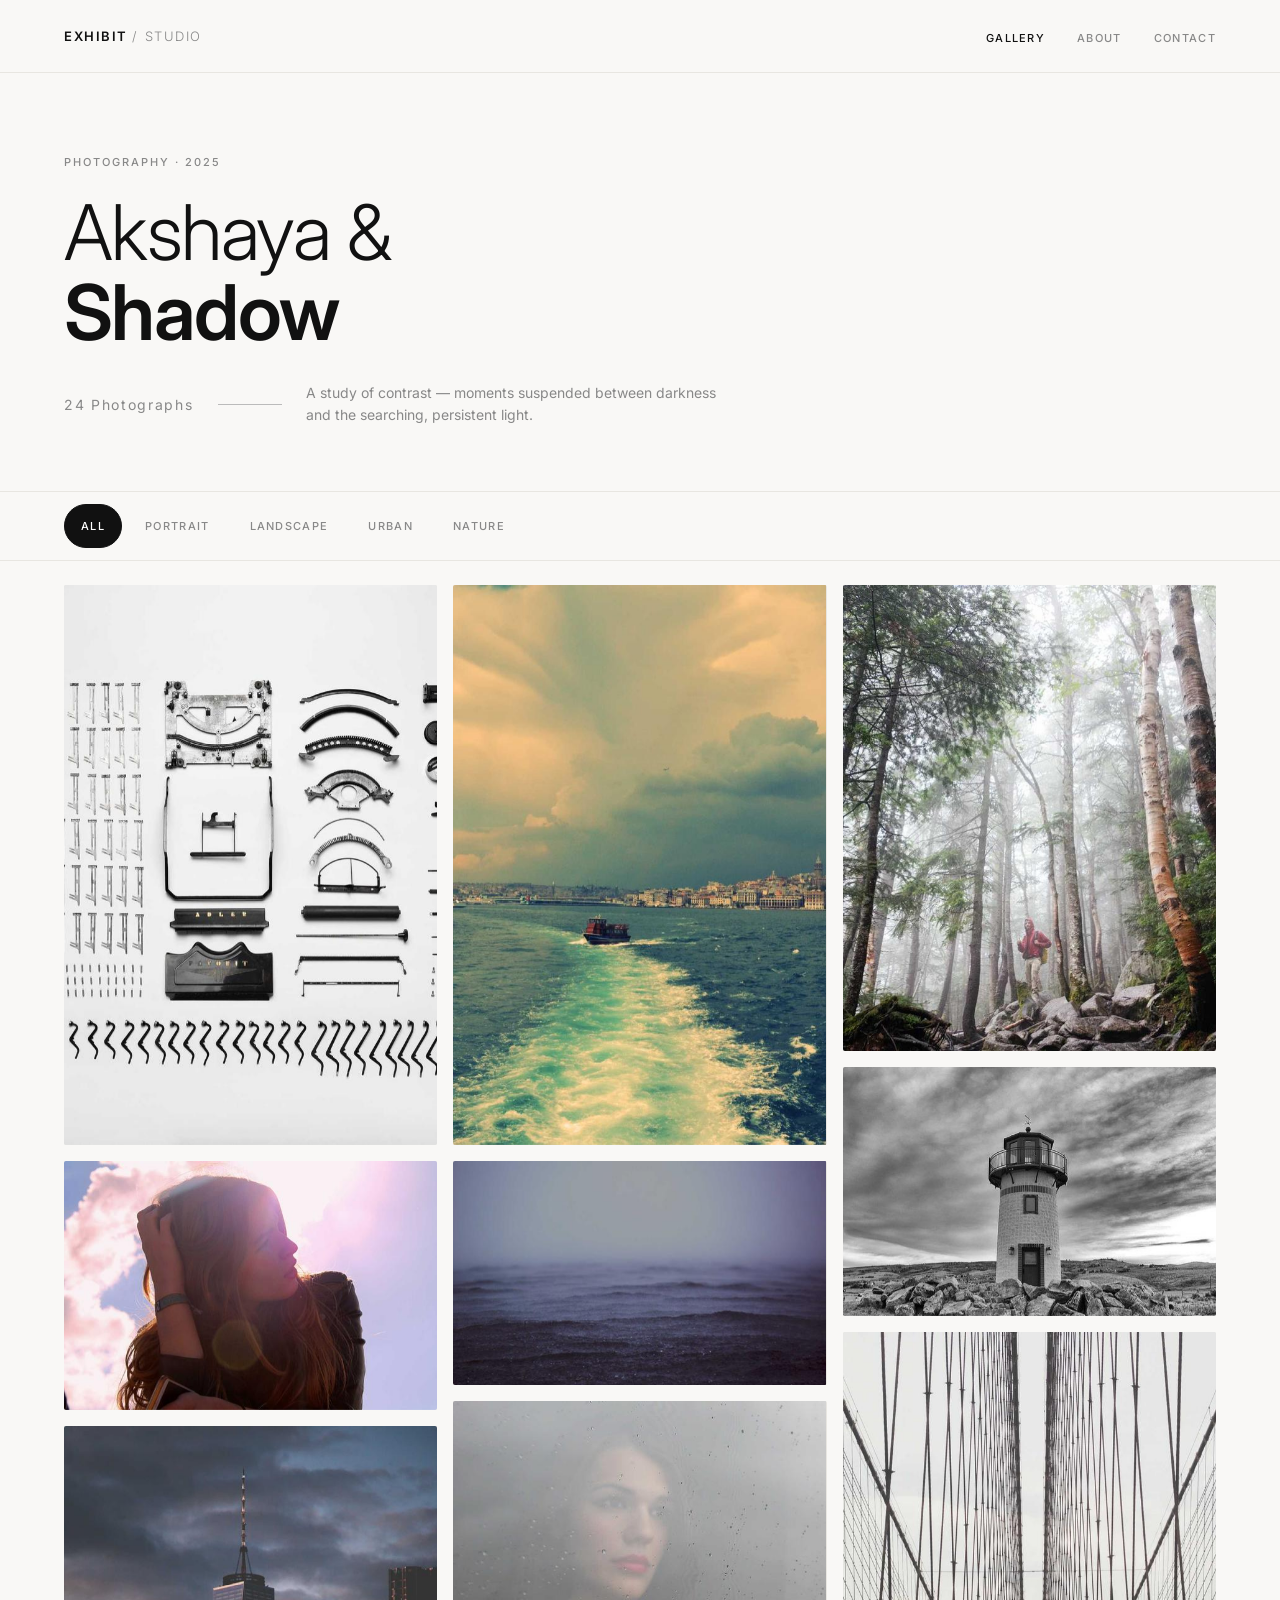
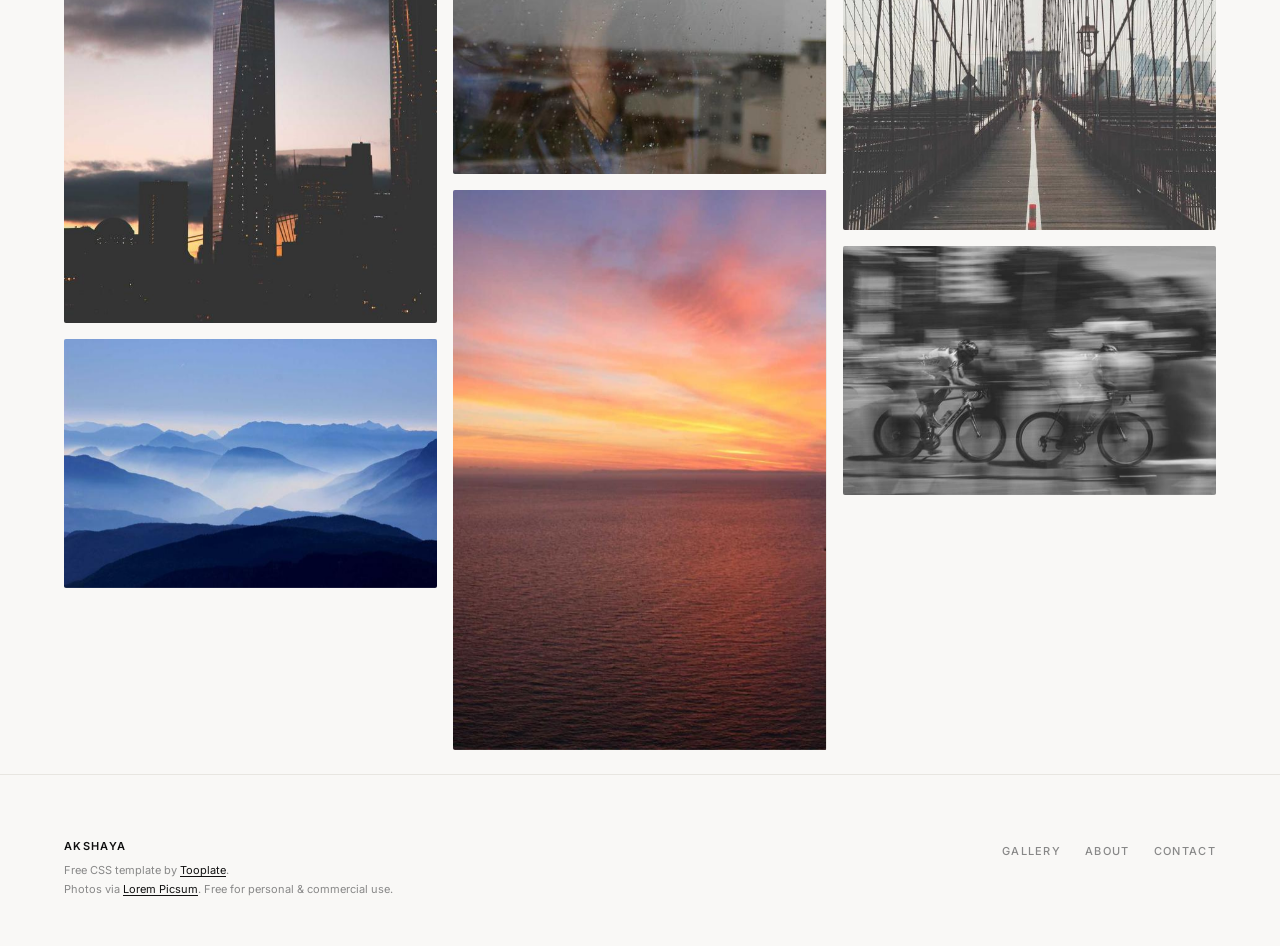
==== commit 8060d129: "first web" ====
--- a/index.html
+++ b/index.html
@@ -71,7 +71,7 @@
 
     <!-- ↓ EDIT: Your gallery headline -->
     <h1 class="hero__title">
-      Light &amp;<br><strong>Shadow</strong>
+      Akshaya &amp;<br><strong>Shadow</strong>
     </h1>
 
     <div class="hero__meta">
@@ -212,7 +212,7 @@
         src="images/thumb-exhibit-04.jpg"
         width="600"
         height="400"
-        alt="Sunlight filtering through a dense forest floor"
+        alt="SunLight & Shadowfiltering through a dense forest floor"
         class="gallery__image"
         loading="lazy"
       />
@@ -401,7 +401,7 @@
         src="images/thumb-exhibit-11.jpg"
         width="600"
         height="800"
-        alt="A single beam of light cutting through a dark pillar"
+        alt="A single beam of Akshaya cutting through a dark pillar"
         class="gallery__image"
         loading="lazy"
       />
